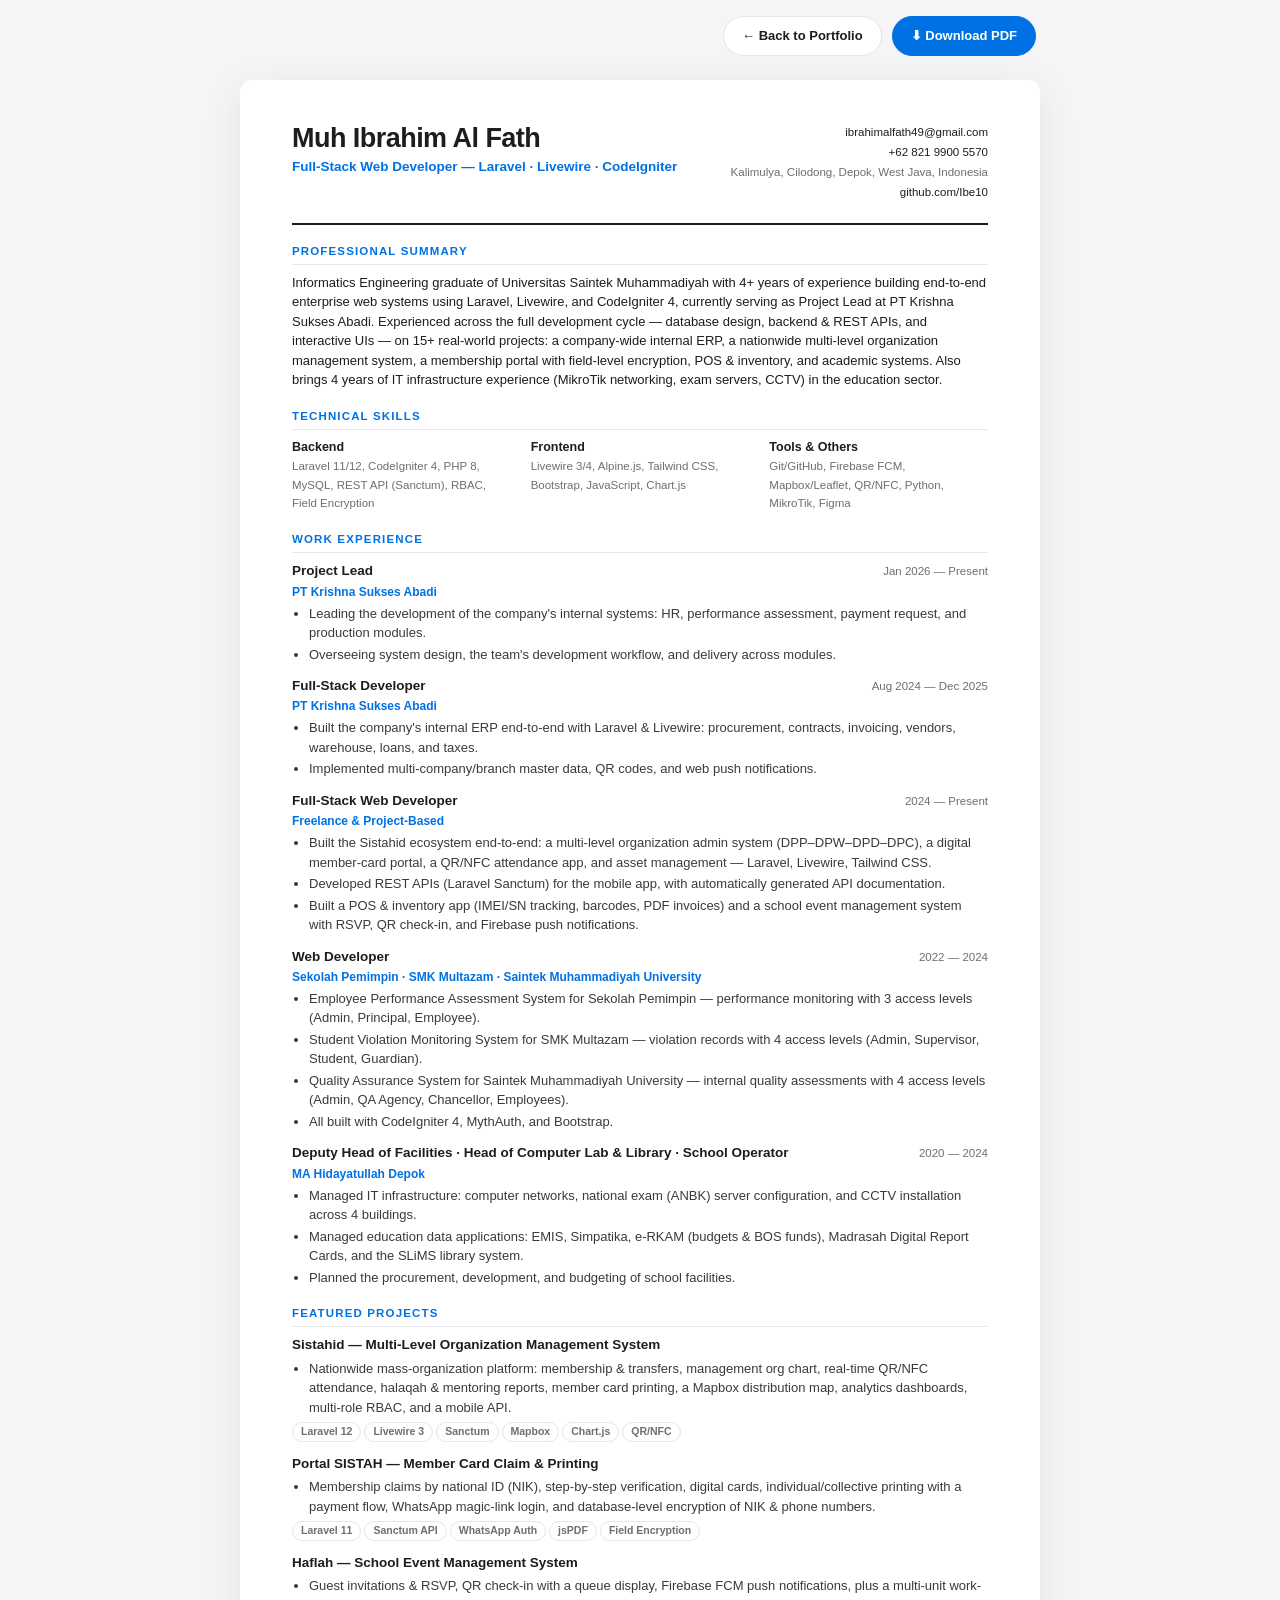
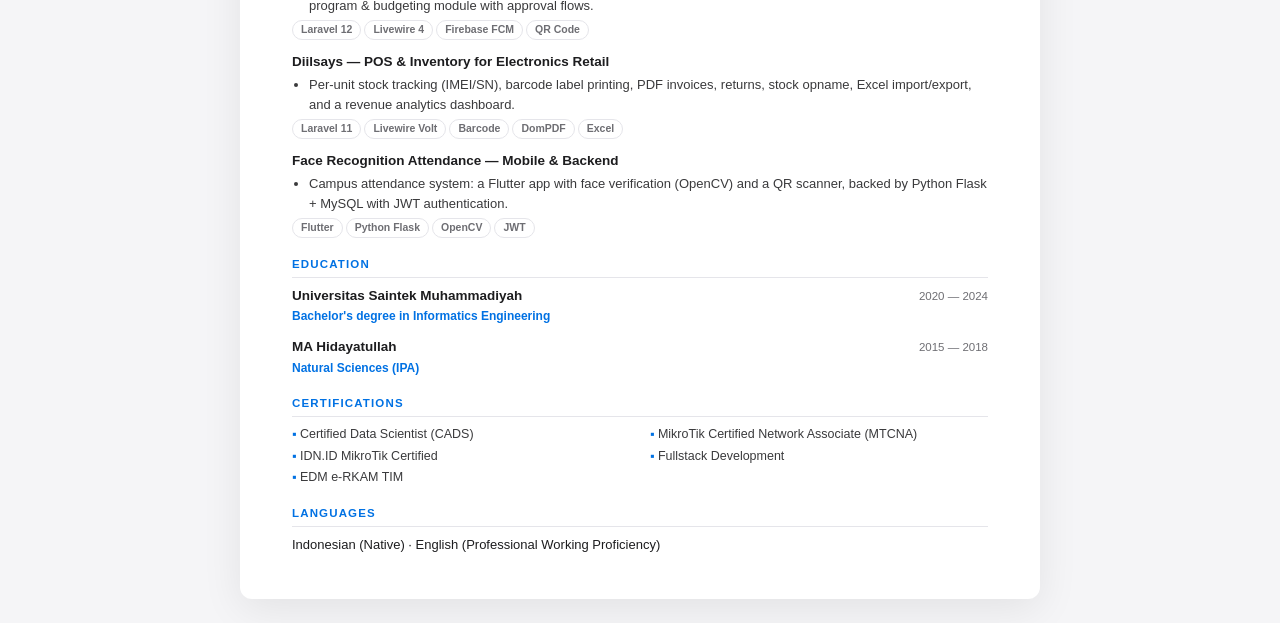
==== cv.html @ 8e4a00ef "Initial commit: portfolio website with downloadable CV - Apple-style dark portfolio (index.html) in " ====
<!DOCTYPE html>
<html lang="en">
<head>
<meta charset="UTF-8"/>
<meta name="viewport" content="width=device-width, initial-scale=1.0"/>
<title>CV — Muh Ibrahim Al Fath</title>
<meta name="description" content="Curriculum Vitae of Muh Ibrahim Al Fath — Full-Stack Web Developer (Laravel, Livewire, CodeIgniter)"/>
<style>
  :root {
    --ink: #1d1d1f;
    --muted: #6e6e73;
    --accent: #0071e3;
    --line: #e5e5ea;
  }
  * { margin: 0; padding: 0; box-sizing: border-box; }
  body {
    font-family: 'Segoe UI', -apple-system, BlinkMacSystemFont, 'Inter', Arial, sans-serif;
    color: var(--ink);
    background: #f5f5f7;
    line-height: 1.5;
    font-size: 13px;
  }
  .page {
    max-width: 800px;
    margin: 24px auto;
    background: #fff;
    padding: 44px 52px;
    box-shadow: 0 10px 40px rgba(0,0,0,0.08);
    border-radius: 12px;
  }

  /* Toolbar (not printed) */
  .toolbar {
    max-width: 800px; margin: 16px auto 0;
    display: flex; gap: 10px; justify-content: flex-end; align-items: center;
    padding: 0 4px;
  }
  .toolbar a, .toolbar button {
    font: inherit; font-weight: 600; font-size: 13px;
    padding: 9px 18px; border-radius: 100px; cursor: pointer;
    border: 1px solid var(--line); background: #fff; color: var(--ink);
    text-decoration: none;
  }
  .toolbar button.primary { background: var(--accent); border-color: var(--accent); color: #fff; }

  header.cv-head {
    display: flex; justify-content: space-between; align-items: flex-start;
    padding-bottom: 18px; border-bottom: 2px solid var(--ink); margin-bottom: 18px;
  }
  .cv-name { font-size: 27px; font-weight: 800; letter-spacing: -0.02em; line-height: 1.1; }
  .cv-title { font-size: 13.5px; color: var(--accent); font-weight: 600; margin-top: 4px; }
  .cv-contact { text-align: right; font-size: 11.5px; color: var(--muted); }
  .cv-contact div { margin-bottom: 3px; }
  .cv-contact a { color: var(--ink); text-decoration: none; font-weight: 500; }

  h2.sec {
    font-size: 11.5px; font-weight: 700; text-transform: uppercase; letter-spacing: 0.1em;
    color: var(--accent); margin: 18px 0 8px; padding-bottom: 4px; border-bottom: 1px solid var(--line);
  }
  p.summary { color: var(--ink); }

  .item { margin-bottom: 12px; }
  .item-head { display: flex; justify-content: space-between; align-items: baseline; }
  .item-title { font-weight: 700; font-size: 13.5px; }
  .item-period { font-size: 11.5px; color: var(--muted); white-space: nowrap; }
  .item-org { font-size: 12px; color: var(--accent); font-weight: 600; margin: 1px 0 3px; }
  .item ul { margin: 3px 0 0 17px; }
  .item ul li { margin-bottom: 2px; color: #3a3a3c; }

  .skills-grid { display: grid; grid-template-columns: 1fr 1fr 1fr; gap: 6px 20px; }
  .skill-line { font-size: 12.5px; }
  .skill-line b { font-weight: 700; }
  .skill-line span { color: var(--muted); font-size: 11.5px; }

  .tags { margin-top: 3px; }
  .tag {
    display: inline-block; font-size: 10.5px; font-weight: 600; color: var(--muted);
    border: 1px solid var(--line); border-radius: 100px; padding: 1px 8px; margin: 2px 3px 0 0;
  }

  .cert-grid { display: grid; grid-template-columns: 1fr 1fr; gap: 3px 20px; }
  .cert-grid div { font-size: 12.5px; color: #3a3a3c; }
  .cert-grid div::before { content: "▪ "; color: var(--accent); }

  @media print {
    body { background: #fff; font-size: 12px; }
    .page { margin: 0; max-width: none; box-shadow: none; border-radius: 0; padding: 20px 30px; }
    .toolbar { display: none; }
    a { color: inherit; }
    .item, .cert-grid { break-inside: avoid; }
  }
  @media (max-width: 640px) {
    .page { padding: 28px 22px; margin: 12px; }
    header.cv-head { flex-direction: column; gap: 12px; }
    .cv-contact { text-align: left; }
    .skills-grid, .cert-grid { grid-template-columns: 1fr; }
  }
</style>
</head>
<body>

<div class="toolbar">
  <a href="index.html">← Back to Portfolio</a>
  <button class="primary" onclick="window.print()">⬇ Download PDF</button>
</div>

<div class="page">

  <header class="cv-head">
    <div>
      <div class="cv-name">Muh Ibrahim Al Fath</div>
      <div class="cv-title">Full-Stack Web Developer — Laravel · Livewire · CodeIgniter</div>
    </div>
    <div class="cv-contact">
      <div><a href="mailto:ibrahimalfath49@gmail.com">ibrahimalfath49@gmail.com</a></div>
      <div><a href="https://wa.me/6282199005570">+62 821 9900 5570</a></div>
      <div>Kalimulya, Cilodong, Depok, West Java, Indonesia</div>
      <div><a href="https://github.com/Ibe10">github.com/Ibe10</a></div>
    </div>
  </header>

  <h2 class="sec">Professional Summary</h2>
  <p class="summary">
    Informatics Engineering graduate of Universitas Saintek Muhammadiyah with 4+ years of experience
    building end-to-end enterprise web systems using Laravel, Livewire, and CodeIgniter 4, currently
    serving as Project Lead at PT Krishna Sukses Abadi. Experienced across the full development cycle
    — database design, backend & REST APIs, and interactive UIs — on 15+ real-world projects: a
    company-wide internal ERP, a nationwide multi-level organization management system, a membership
    portal with field-level encryption, POS & inventory, and academic systems. Also brings 4 years of
    IT infrastructure experience (MikroTik networking, exam servers, CCTV) in the education sector.
  </p>

  <h2 class="sec">Technical Skills</h2>
  <div class="skills-grid">
    <div class="skill-line"><b>Backend</b><br/><span>Laravel 11/12, CodeIgniter 4, PHP 8, MySQL, REST API (Sanctum), RBAC, Field Encryption</span></div>
    <div class="skill-line"><b>Frontend</b><br/><span>Livewire 3/4, Alpine.js, Tailwind CSS, Bootstrap, JavaScript, Chart.js</span></div>
    <div class="skill-line"><b>Tools & Others</b><br/><span>Git/GitHub, Firebase FCM, Mapbox/Leaflet, QR/NFC, Python, MikroTik, Figma</span></div>
  </div>

  <h2 class="sec">Work Experience</h2>

  <div class="item">
    <div class="item-head">
      <div class="item-title">Project Lead</div>
      <div class="item-period">Jan 2026 — Present</div>
    </div>
    <div class="item-org">PT Krishna Sukses Abadi</div>
    <ul>
      <li>Leading the development of the company's internal systems: HR, performance assessment, payment request, and production modules.</li>
      <li>Overseeing system design, the team's development workflow, and delivery across modules.</li>
    </ul>
  </div>

  <div class="item">
    <div class="item-head">
      <div class="item-title">Full-Stack Developer</div>
      <div class="item-period">Aug 2024 — Dec 2025</div>
    </div>
    <div class="item-org">PT Krishna Sukses Abadi</div>
    <ul>
      <li>Built the company's internal ERP end-to-end with Laravel & Livewire: procurement, contracts, invoicing, vendors, warehouse, loans, and taxes.</li>
      <li>Implemented multi-company/branch master data, QR codes, and web push notifications.</li>
    </ul>
  </div>

  <div class="item">
    <div class="item-head">
      <div class="item-title">Full-Stack Web Developer</div>
      <div class="item-period">2024 — Present</div>
    </div>
    <div class="item-org">Freelance & Project-Based</div>
    <ul>
      <li>Built the Sistahid ecosystem end-to-end: a multi-level organization admin system (DPP–DPW–DPD–DPC), a digital member-card portal, a QR/NFC attendance app, and asset management — Laravel, Livewire, Tailwind CSS.</li>
      <li>Developed REST APIs (Laravel Sanctum) for the mobile app, with automatically generated API documentation.</li>
      <li>Built a POS & inventory app (IMEI/SN tracking, barcodes, PDF invoices) and a school event management system with RSVP, QR check-in, and Firebase push notifications.</li>
    </ul>
  </div>

  <div class="item">
    <div class="item-head">
      <div class="item-title">Web Developer</div>
      <div class="item-period">2022 — 2024</div>
    </div>
    <div class="item-org">Sekolah Pemimpin · SMK Multazam · Saintek Muhammadiyah University</div>
    <ul>
      <li>Employee Performance Assessment System for Sekolah Pemimpin — performance monitoring with 3 access levels (Admin, Principal, Employee).</li>
      <li>Student Violation Monitoring System for SMK Multazam — violation records with 4 access levels (Admin, Supervisor, Student, Guardian).</li>
      <li>Quality Assurance System for Saintek Muhammadiyah University — internal quality assessments with 4 access levels (Admin, QA Agency, Chancellor, Employees).</li>
      <li>All built with CodeIgniter 4, MythAuth, and Bootstrap.</li>
    </ul>
  </div>

  <div class="item">
    <div class="item-head">
      <div class="item-title">Deputy Head of Facilities · Head of Computer Lab & Library · School Operator</div>
      <div class="item-period">2020 — 2024</div>
    </div>
    <div class="item-org">MA Hidayatullah Depok</div>
    <ul>
      <li>Managed IT infrastructure: computer networks, national exam (ANBK) server configuration, and CCTV installation across 4 buildings.</li>
      <li>Managed education data applications: EMIS, Simpatika, e-RKAM (budgets & BOS funds), Madrasah Digital Report Cards, and the SLiMS library system.</li>
      <li>Planned the procurement, development, and budgeting of school facilities.</li>
    </ul>
  </div>

  <h2 class="sec">Featured Projects</h2>

  <div class="item">
    <div class="item-head">
      <div class="item-title">Sistahid — Multi-Level Organization Management System</div>
    </div>
    <ul>
      <li>Nationwide mass-organization platform: membership & transfers, management org chart, real-time QR/NFC attendance, halaqah & mentoring reports, member card printing, a Mapbox distribution map, analytics dashboards, multi-role RBAC, and a mobile API.</li>
    </ul>
    <div class="tags">
      <span class="tag">Laravel 12</span><span class="tag">Livewire 3</span><span class="tag">Sanctum</span><span class="tag">Mapbox</span><span class="tag">Chart.js</span><span class="tag">QR/NFC</span>
    </div>
  </div>

  <div class="item">
    <div class="item-head">
      <div class="item-title">Portal SISTAH — Member Card Claim & Printing</div>
    </div>
    <ul>
      <li>Membership claims by national ID (NIK), step-by-step verification, digital cards, individual/collective printing with a payment flow, WhatsApp magic-link login, and database-level encryption of NIK & phone numbers.</li>
    </ul>
    <div class="tags">
      <span class="tag">Laravel 11</span><span class="tag">Sanctum API</span><span class="tag">WhatsApp Auth</span><span class="tag">jsPDF</span><span class="tag">Field Encryption</span>
    </div>
  </div>

  <div class="item">
    <div class="item-head">
      <div class="item-title">Haflah — School Event Management System</div>
    </div>
    <ul>
      <li>Guest invitations & RSVP, QR check-in with a queue display, Firebase FCM push notifications, plus a multi-unit work-program & budgeting module with approval flows.</li>
    </ul>
    <div class="tags">
      <span class="tag">Laravel 12</span><span class="tag">Livewire 4</span><span class="tag">Firebase FCM</span><span class="tag">QR Code</span>
    </div>
  </div>

  <div class="item">
    <div class="item-head">
      <div class="item-title">Diilsays — POS & Inventory for Electronics Retail</div>
    </div>
    <ul>
      <li>Per-unit stock tracking (IMEI/SN), barcode label printing, PDF invoices, returns, stock opname, Excel import/export, and a revenue analytics dashboard.</li>
    </ul>
    <div class="tags">
      <span class="tag">Laravel 11</span><span class="tag">Livewire Volt</span><span class="tag">Barcode</span><span class="tag">DomPDF</span><span class="tag">Excel</span>
    </div>
  </div>

  <div class="item">
    <div class="item-head">
      <div class="item-title">Face Recognition Attendance — Mobile & Backend</div>
    </div>
    <ul>
      <li>Campus attendance system: a Flutter app with face verification (OpenCV) and a QR scanner, backed by Python Flask + MySQL with JWT authentication.</li>
    </ul>
    <div class="tags">
      <span class="tag">Flutter</span><span class="tag">Python Flask</span><span class="tag">OpenCV</span><span class="tag">JWT</span>
    </div>
  </div>

  <h2 class="sec">Education</h2>
  <div class="item">
    <div class="item-head">
      <div class="item-title">Universitas Saintek Muhammadiyah</div>
      <div class="item-period">2020 — 2024</div>
    </div>
    <div class="item-org">Bachelor's degree in Informatics Engineering</div>
  </div>
  <div class="item">
    <div class="item-head">
      <div class="item-title">MA Hidayatullah</div>
      <div class="item-period">2015 — 2018</div>
    </div>
    <div class="item-org">Natural Sciences (IPA)</div>
  </div>

  <h2 class="sec">Certifications</h2>
  <div class="cert-grid">
    <div>Certified Data Scientist (CADS)</div>
    <div>MikroTik Certified Network Associate (MTCNA)</div>
    <div>IDN.ID MikroTik Certified</div>
    <div>Fullstack Development</div>
    <div>EDM e-RKAM TIM</div>
  </div>

  <h2 class="sec">Languages</h2>
  <p>Indonesian (Native) · English (Professional Working Proficiency)</p>

</div>

</body>
</html>
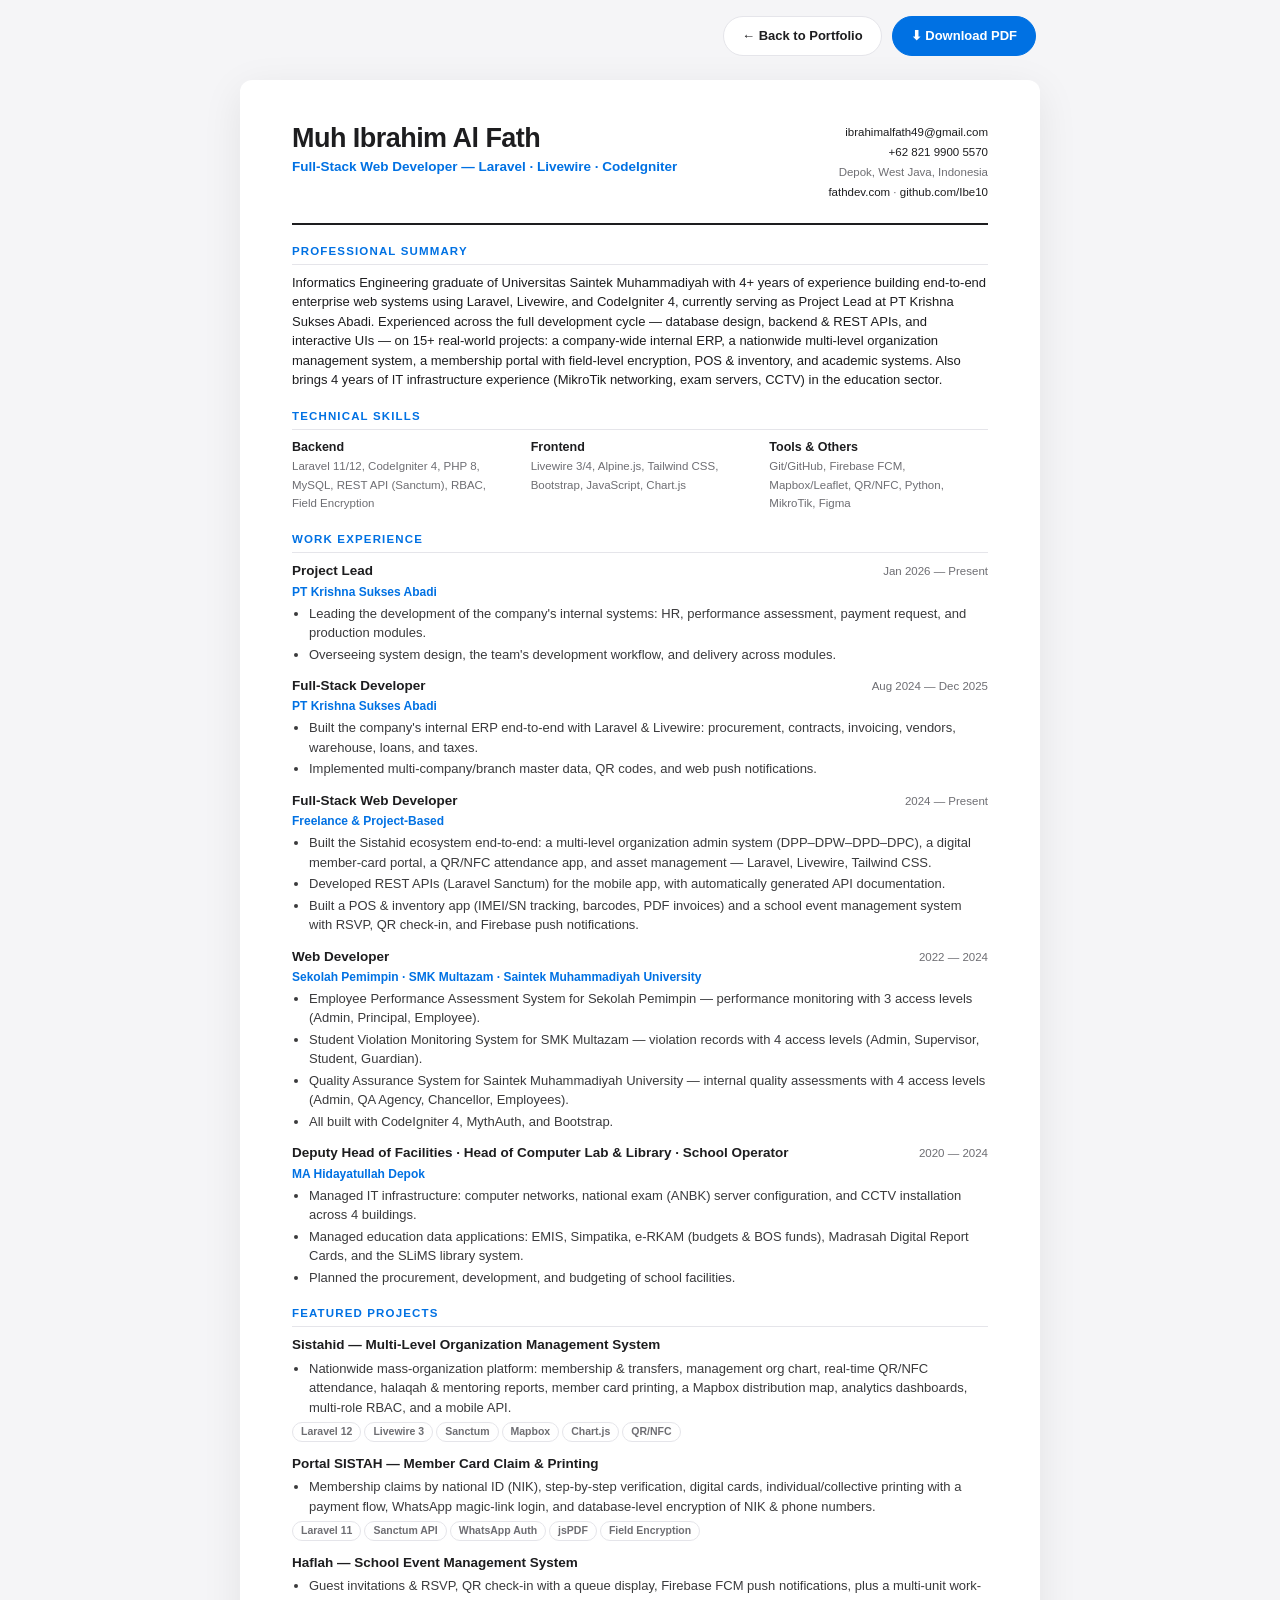
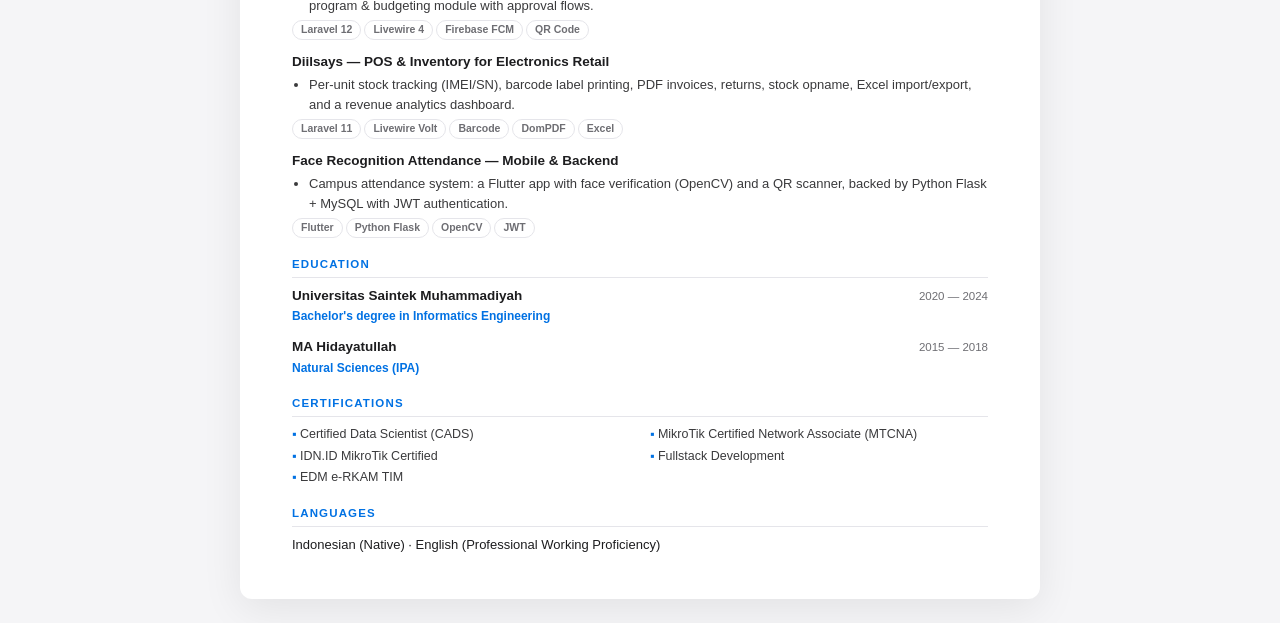
==== commit 10edc73d: "Trim CV address to city level, add fathdev.com domain Co-Authored-By: Claude Fable 5 <noreply@anthro" ====
--- a/cv.html
+++ b/cv.html
@@ -114,8 +114,8 @@
     <div class="cv-contact">
       <div><a href="mailto:ibrahimalfath49@gmail.com">ibrahimalfath49@gmail.com</a></div>
       <div><a href="https://wa.me/6282199005570">+62 821 9900 5570</a></div>
-      <div>Kalimulya, Cilodong, Depok, West Java, Indonesia</div>
-      <div><a href="https://github.com/Ibe10">github.com/Ibe10</a></div>
+      <div>Depok, West Java, Indonesia</div>
+      <div><a href="https://fathdev.com">fathdev.com</a> · <a href="https://github.com/Ibe10">github.com/Ibe10</a></div>
     </div>
   </header>
 
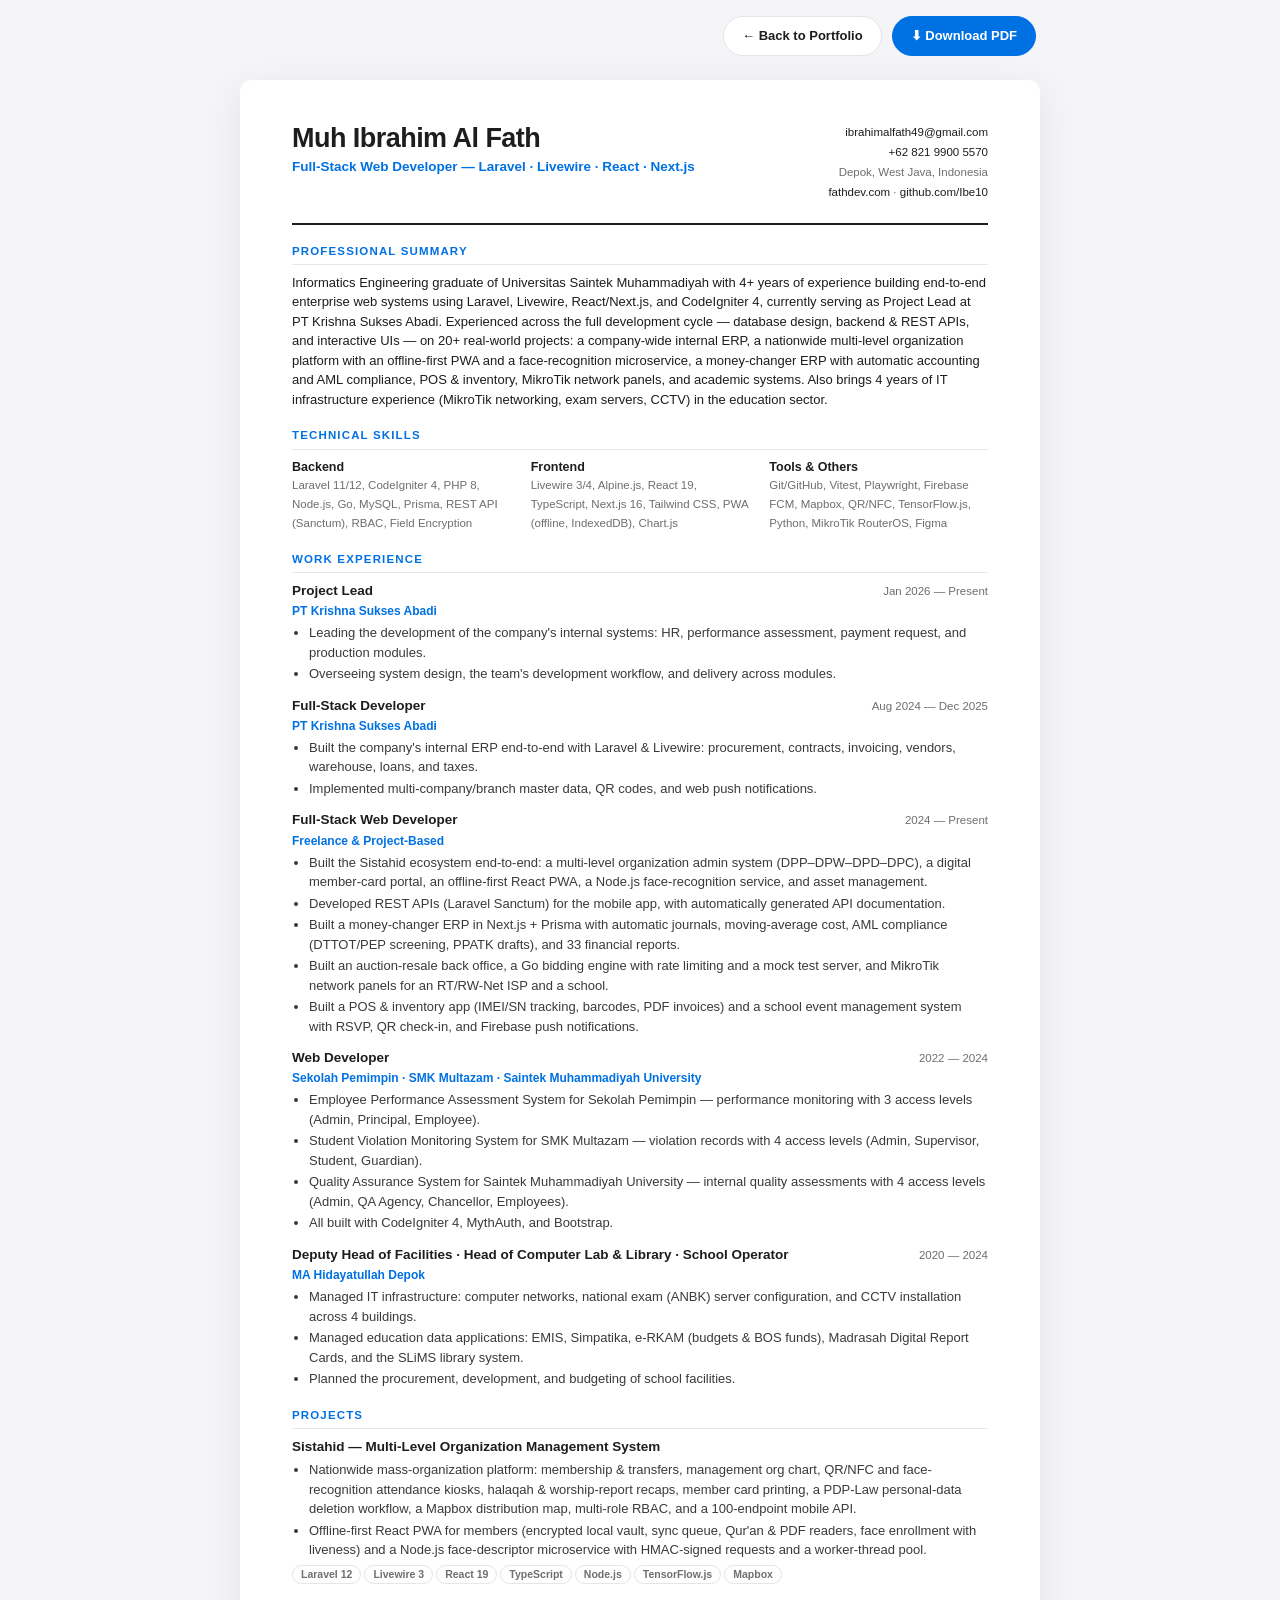
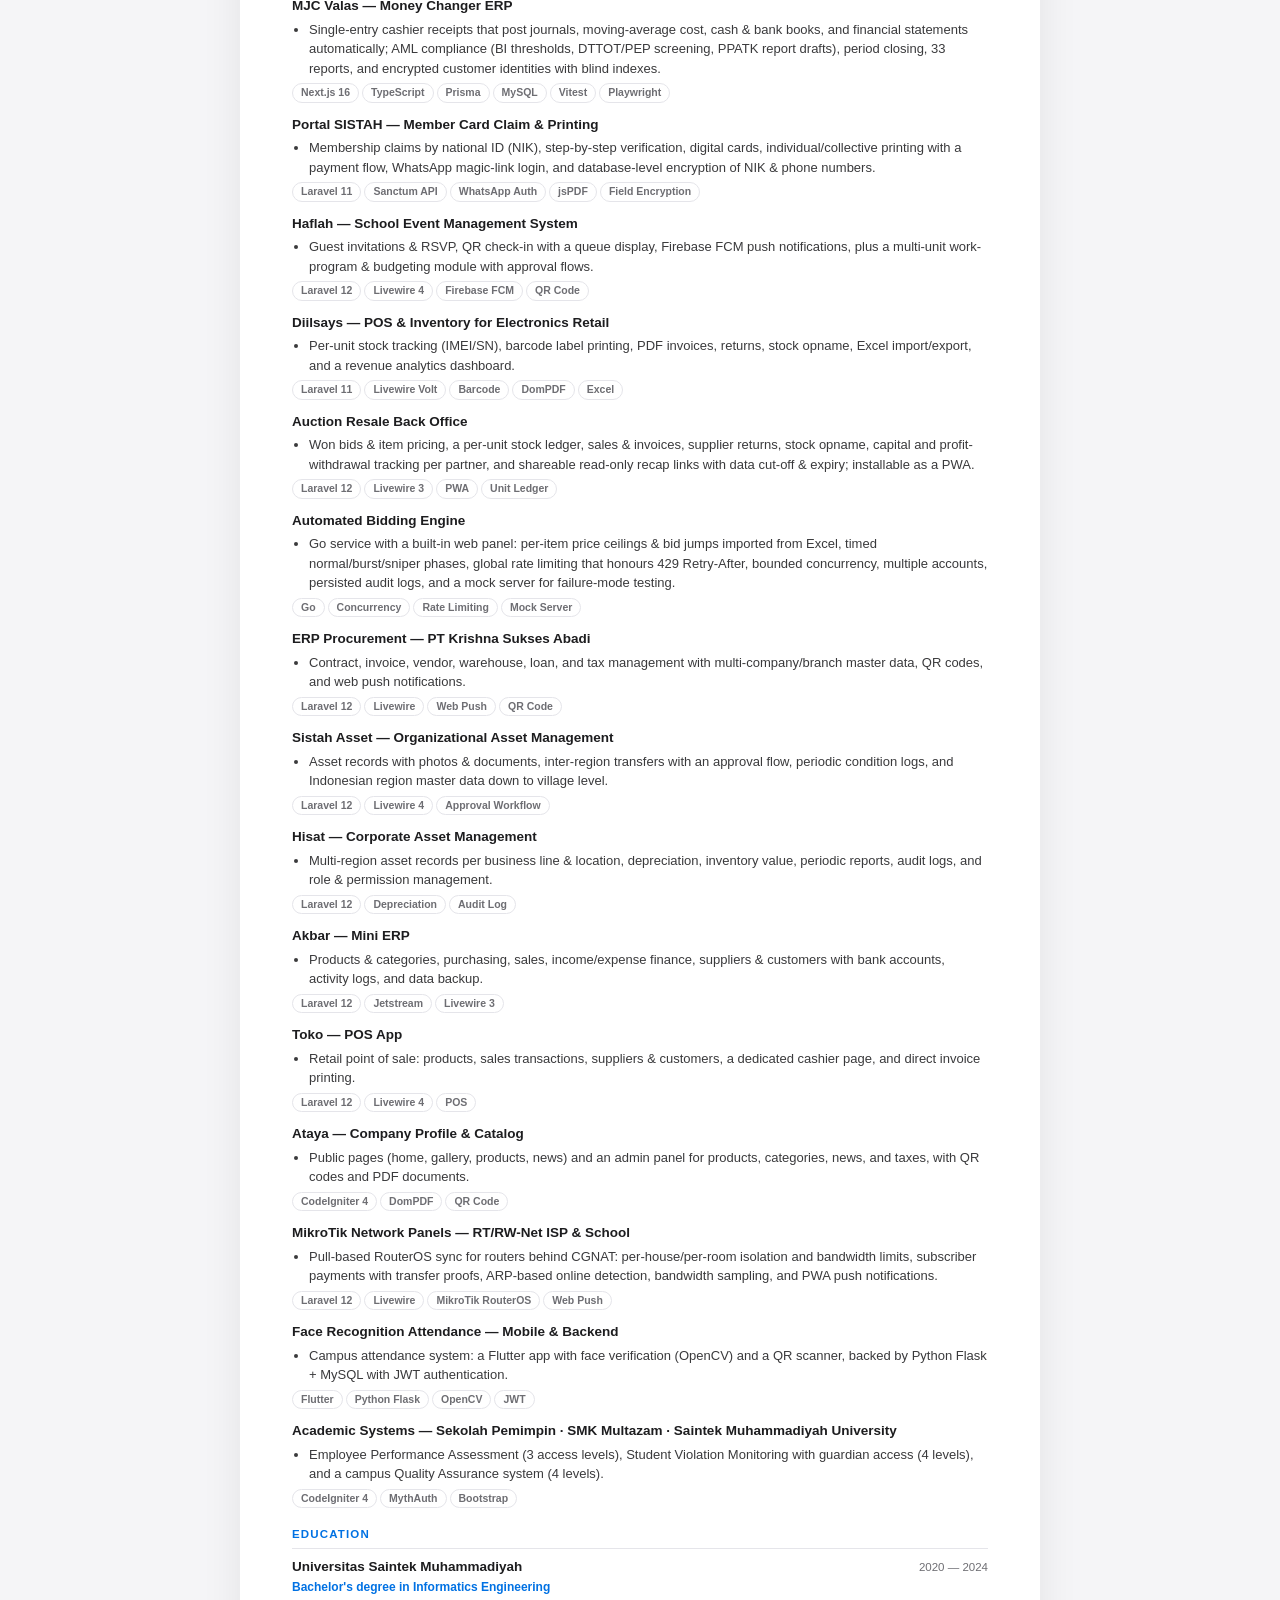
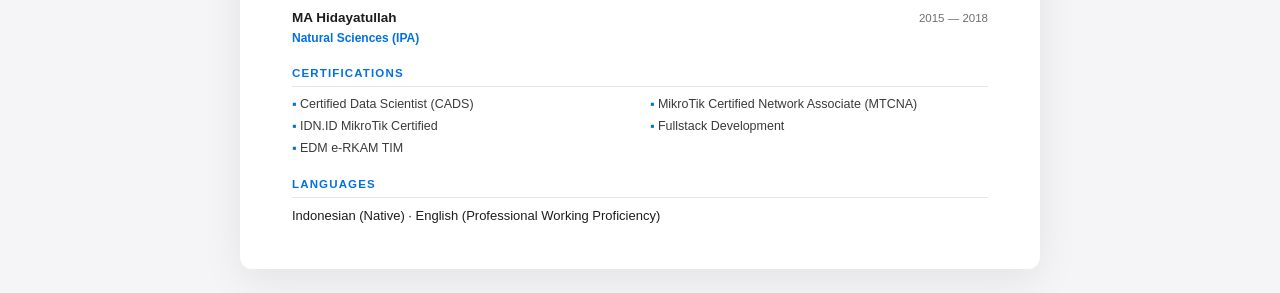
==== commit 04f78cdb: "update project list" ====
--- a/cv.html
+++ b/cv.html
@@ -4,7 +4,7 @@
 <meta charset="UTF-8"/>
 <meta name="viewport" content="width=device-width, initial-scale=1.0"/>
 <title>CV — Muh Ibrahim Al Fath</title>
-<meta name="description" content="Curriculum Vitae of Muh Ibrahim Al Fath — Full-Stack Web Developer (Laravel, Livewire, CodeIgniter)"/>
+<meta name="description" content="Curriculum Vitae of Muh Ibrahim Al Fath — Full-Stack Web Developer (Laravel, Livewire, React, Next.js)"/>
 <style>
   :root {
     --ink: #1d1d1f;
@@ -109,7 +109,7 @@
   <header class="cv-head">
     <div>
       <div class="cv-name">Muh Ibrahim Al Fath</div>
-      <div class="cv-title">Full-Stack Web Developer — Laravel · Livewire · CodeIgniter</div>
+      <div class="cv-title">Full-Stack Web Developer — Laravel · Livewire · React · Next.js</div>
     </div>
     <div class="cv-contact">
       <div><a href="mailto:ibrahimalfath49@gmail.com">ibrahimalfath49@gmail.com</a></div>
@@ -122,19 +122,20 @@
   <h2 class="sec">Professional Summary</h2>
   <p class="summary">
     Informatics Engineering graduate of Universitas Saintek Muhammadiyah with 4+ years of experience
-    building end-to-end enterprise web systems using Laravel, Livewire, and CodeIgniter 4, currently
+    building end-to-end enterprise web systems using Laravel, Livewire, React/Next.js, and CodeIgniter 4, currently
     serving as Project Lead at PT Krishna Sukses Abadi. Experienced across the full development cycle
-    — database design, backend & REST APIs, and interactive UIs — on 15+ real-world projects: a
-    company-wide internal ERP, a nationwide multi-level organization management system, a membership
-    portal with field-level encryption, POS & inventory, and academic systems. Also brings 4 years of
+    — database design, backend & REST APIs, and interactive UIs — on 20+ real-world projects: a
+    company-wide internal ERP, a nationwide multi-level organization platform with an offline-first PWA
+    and a face-recognition microservice, a money-changer ERP with automatic accounting and AML compliance,
+    POS & inventory, MikroTik network panels, and academic systems. Also brings 4 years of
     IT infrastructure experience (MikroTik networking, exam servers, CCTV) in the education sector.
   </p>
 
   <h2 class="sec">Technical Skills</h2>
   <div class="skills-grid">
-    <div class="skill-line"><b>Backend</b><br/><span>Laravel 11/12, CodeIgniter 4, PHP 8, MySQL, REST API (Sanctum), RBAC, Field Encryption</span></div>
-    <div class="skill-line"><b>Frontend</b><br/><span>Livewire 3/4, Alpine.js, Tailwind CSS, Bootstrap, JavaScript, Chart.js</span></div>
-    <div class="skill-line"><b>Tools & Others</b><br/><span>Git/GitHub, Firebase FCM, Mapbox/Leaflet, QR/NFC, Python, MikroTik, Figma</span></div>
+    <div class="skill-line"><b>Backend</b><br/><span>Laravel 11/12, CodeIgniter 4, PHP 8, Node.js, Go, MySQL, Prisma, REST API (Sanctum), RBAC, Field Encryption</span></div>
+    <div class="skill-line"><b>Frontend</b><br/><span>Livewire 3/4, Alpine.js, React 19, TypeScript, Next.js 16, Tailwind CSS, PWA (offline, IndexedDB), Chart.js</span></div>
+    <div class="skill-line"><b>Tools & Others</b><br/><span>Git/GitHub, Vitest, Playwright, Firebase FCM, Mapbox, QR/NFC, TensorFlow.js, Python, MikroTik RouterOS, Figma</span></div>
   </div>
 
   <h2 class="sec">Work Experience</h2>
@@ -170,8 +171,10 @@
     </div>
     <div class="item-org">Freelance & Project-Based</div>
     <ul>
-      <li>Built the Sistahid ecosystem end-to-end: a multi-level organization admin system (DPP–DPW–DPD–DPC), a digital member-card portal, a QR/NFC attendance app, and asset management — Laravel, Livewire, Tailwind CSS.</li>
+      <li>Built the Sistahid ecosystem end-to-end: a multi-level organization admin system (DPP–DPW–DPD–DPC), a digital member-card portal, an offline-first React PWA, a Node.js face-recognition service, and asset management.</li>
       <li>Developed REST APIs (Laravel Sanctum) for the mobile app, with automatically generated API documentation.</li>
+      <li>Built a money-changer ERP in Next.js + Prisma with automatic journals, moving-average cost, AML compliance (DTTOT/PEP screening, PPATK drafts), and 33 financial reports.</li>
+      <li>Built an auction-resale back office, a Go bidding engine with rate limiting and a mock test server, and MikroTik network panels for an RT/RW-Net ISP and a school.</li>
       <li>Built a POS & inventory app (IMEI/SN tracking, barcodes, PDF invoices) and a school event management system with RSVP, QR check-in, and Firebase push notifications.</li>
     </ul>
   </div>
@@ -203,17 +206,30 @@
     </ul>
   </div>
 
-  <h2 class="sec">Featured Projects</h2>
+  <h2 class="sec">Projects</h2>
 
   <div class="item">
     <div class="item-head">
       <div class="item-title">Sistahid — Multi-Level Organization Management System</div>
     </div>
     <ul>
-      <li>Nationwide mass-organization platform: membership & transfers, management org chart, real-time QR/NFC attendance, halaqah & mentoring reports, member card printing, a Mapbox distribution map, analytics dashboards, multi-role RBAC, and a mobile API.</li>
-    </ul>
-    <div class="tags">
-      <span class="tag">Laravel 12</span><span class="tag">Livewire 3</span><span class="tag">Sanctum</span><span class="tag">Mapbox</span><span class="tag">Chart.js</span><span class="tag">QR/NFC</span>
+      <li>Nationwide mass-organization platform: membership & transfers, management org chart, QR/NFC and face-recognition attendance kiosks, halaqah & worship-report recaps, member card printing, a PDP-Law personal-data deletion workflow, a Mapbox distribution map, multi-role RBAC, and a 100-endpoint mobile API.</li>
+      <li>Offline-first React PWA for members (encrypted local vault, sync queue, Qur'an & PDF readers, face enrollment with liveness) and a Node.js face-descriptor microservice with HMAC-signed requests and a worker-thread pool.</li>
+    </ul>
+    <div class="tags">
+      <span class="tag">Laravel 12</span><span class="tag">Livewire 3</span><span class="tag">React 19</span><span class="tag">TypeScript</span><span class="tag">Node.js</span><span class="tag">TensorFlow.js</span><span class="tag">Mapbox</span>
+    </div>
+  </div>
+
+  <div class="item">
+    <div class="item-head">
+      <div class="item-title">MJC Valas — Money Changer ERP</div>
+    </div>
+    <ul>
+      <li>Single-entry cashier receipts that post journals, moving-average cost, cash & bank books, and financial statements automatically; AML compliance (BI thresholds, DTTOT/PEP screening, PPATK report drafts), period closing, 33 reports, and encrypted customer identities with blind indexes.</li>
+    </ul>
+    <div class="tags">
+      <span class="tag">Next.js 16</span><span class="tag">TypeScript</span><span class="tag">Prisma</span><span class="tag">MySQL</span><span class="tag">Vitest</span><span class="tag">Playwright</span>
     </div>
   </div>
 
@@ -255,6 +271,114 @@
 
   <div class="item">
     <div class="item-head">
+      <div class="item-title">Auction Resale Back Office</div>
+    </div>
+    <ul>
+      <li>Won bids &amp; item pricing, a per-unit stock ledger, sales &amp; invoices, supplier returns, stock opname, capital and profit-withdrawal tracking per partner, and shareable read-only recap links with data cut-off &amp; expiry; installable as a PWA.</li>
+    </ul>
+    <div class="tags">
+      <span class="tag">Laravel 12</span><span class="tag">Livewire 3</span><span class="tag">PWA</span><span class="tag">Unit Ledger</span>
+    </div>
+  </div>
+
+  <div class="item">
+    <div class="item-head">
+      <div class="item-title">Automated Bidding Engine</div>
+    </div>
+    <ul>
+      <li>Go service with a built-in web panel: per-item price ceilings &amp; bid jumps imported from Excel, timed normal/burst/sniper phases, global rate limiting that honours 429 Retry-After, bounded concurrency, multiple accounts, persisted audit logs, and a mock server for failure-mode testing.</li>
+    </ul>
+    <div class="tags">
+      <span class="tag">Go</span><span class="tag">Concurrency</span><span class="tag">Rate Limiting</span><span class="tag">Mock Server</span>
+    </div>
+  </div>
+
+  <div class="item">
+    <div class="item-head">
+      <div class="item-title">ERP Procurement — PT Krishna Sukses Abadi</div>
+    </div>
+    <ul>
+      <li>Contract, invoice, vendor, warehouse, loan, and tax management with multi-company/branch master data, QR codes, and web push notifications.</li>
+    </ul>
+    <div class="tags">
+      <span class="tag">Laravel 12</span><span class="tag">Livewire</span><span class="tag">Web Push</span><span class="tag">QR Code</span>
+    </div>
+  </div>
+
+  <div class="item">
+    <div class="item-head">
+      <div class="item-title">Sistah Asset — Organizational Asset Management</div>
+    </div>
+    <ul>
+      <li>Asset records with photos &amp; documents, inter-region transfers with an approval flow, periodic condition logs, and Indonesian region master data down to village level.</li>
+    </ul>
+    <div class="tags">
+      <span class="tag">Laravel 12</span><span class="tag">Livewire 4</span><span class="tag">Approval Workflow</span>
+    </div>
+  </div>
+
+  <div class="item">
+    <div class="item-head">
+      <div class="item-title">Hisat — Corporate Asset Management</div>
+    </div>
+    <ul>
+      <li>Multi-region asset records per business line &amp; location, depreciation, inventory value, periodic reports, audit logs, and role &amp; permission management.</li>
+    </ul>
+    <div class="tags">
+      <span class="tag">Laravel 12</span><span class="tag">Depreciation</span><span class="tag">Audit Log</span>
+    </div>
+  </div>
+
+  <div class="item">
+    <div class="item-head">
+      <div class="item-title">Akbar — Mini ERP</div>
+    </div>
+    <ul>
+      <li>Products &amp; categories, purchasing, sales, income/expense finance, suppliers &amp; customers with bank accounts, activity logs, and data backup.</li>
+    </ul>
+    <div class="tags">
+      <span class="tag">Laravel 12</span><span class="tag">Jetstream</span><span class="tag">Livewire 3</span>
+    </div>
+  </div>
+
+  <div class="item">
+    <div class="item-head">
+      <div class="item-title">Toko — POS App</div>
+    </div>
+    <ul>
+      <li>Retail point of sale: products, sales transactions, suppliers &amp; customers, a dedicated cashier page, and direct invoice printing.</li>
+    </ul>
+    <div class="tags">
+      <span class="tag">Laravel 12</span><span class="tag">Livewire 4</span><span class="tag">POS</span>
+    </div>
+  </div>
+
+  <div class="item">
+    <div class="item-head">
+      <div class="item-title">Ataya — Company Profile &amp; Catalog</div>
+    </div>
+    <ul>
+      <li>Public pages (home, gallery, products, news) and an admin panel for products, categories, news, and taxes, with QR codes and PDF documents.</li>
+    </ul>
+    <div class="tags">
+      <span class="tag">CodeIgniter 4</span><span class="tag">DomPDF</span><span class="tag">QR Code</span>
+    </div>
+  </div>
+
+  <div class="item">
+    <div class="item-head">
+      <div class="item-title">MikroTik Network Panels — RT/RW-Net ISP & School</div>
+    </div>
+    <ul>
+      <li>Pull-based RouterOS sync for routers behind CGNAT: per-house/per-room isolation and bandwidth limits, subscriber payments with transfer proofs, ARP-based online detection, bandwidth sampling, and PWA push notifications.</li>
+    </ul>
+    <div class="tags">
+      <span class="tag">Laravel 12</span><span class="tag">Livewire</span><span class="tag">MikroTik RouterOS</span><span class="tag">Web Push</span>
+    </div>
+  </div>
+
+  <div class="item">
+    <div class="item-head">
       <div class="item-title">Face Recognition Attendance — Mobile & Backend</div>
     </div>
     <ul>
@@ -262,6 +386,18 @@
     </ul>
     <div class="tags">
       <span class="tag">Flutter</span><span class="tag">Python Flask</span><span class="tag">OpenCV</span><span class="tag">JWT</span>
+    </div>
+  </div>
+
+  <div class="item">
+    <div class="item-head">
+      <div class="item-title">Academic Systems — Sekolah Pemimpin · SMK Multazam · Saintek Muhammadiyah University</div>
+    </div>
+    <ul>
+      <li>Employee Performance Assessment (3 access levels), Student Violation Monitoring with guardian access (4 levels), and a campus Quality Assurance system (4 levels).</li>
+    </ul>
+    <div class="tags">
+      <span class="tag">CodeIgniter 4</span><span class="tag">MythAuth</span><span class="tag">Bootstrap</span>
     </div>
   </div>
 
